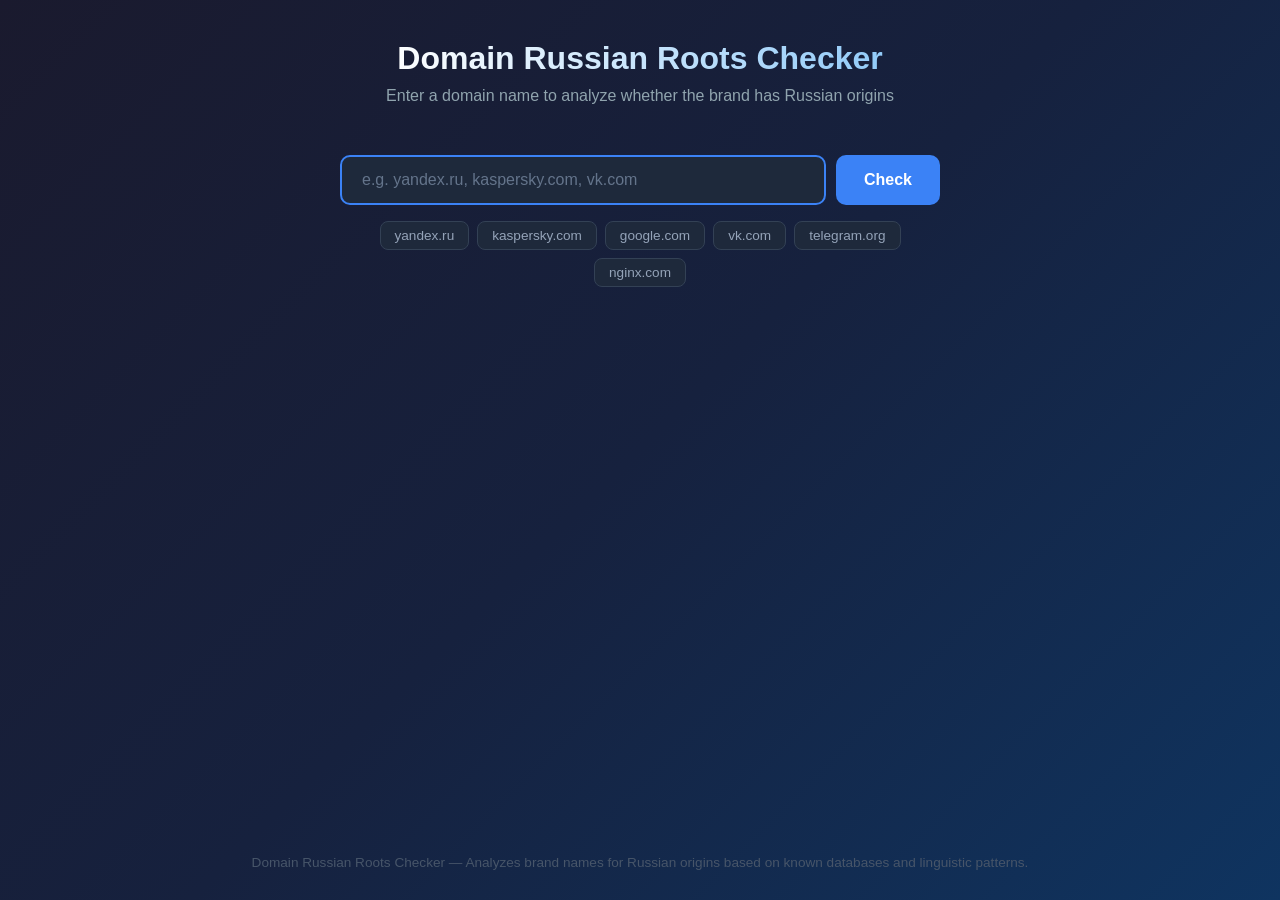
==== index.html @ 1859dcdc "Add domain Russian roots checker tool Create a web-based tool that checks if a domain's brand has Ru" ====
<!DOCTYPE html>
<html lang="en">
<head>
    <meta charset="UTF-8">
    <meta name="viewport" content="width=device-width, initial-scale=1.0">
    <title>Domain Russian Roots Checker</title>
    <style>
        * {
            margin: 0;
            padding: 0;
            box-sizing: border-box;
        }

        body {
            font-family: 'Segoe UI', Tahoma, Geneva, Verdana, sans-serif;
            background: linear-gradient(135deg, #1a1a2e 0%, #16213e 50%, #0f3460 100%);
            min-height: 100vh;
            display: flex;
            flex-direction: column;
            align-items: center;
            color: #e0e0e0;
        }

        header {
            text-align: center;
            padding: 40px 20px 20px;
            max-width: 700px;
        }

        header h1 {
            font-size: 2rem;
            margin-bottom: 10px;
            background: linear-gradient(90deg, #fff, #90caf9);
            -webkit-background-clip: text;
            -webkit-text-fill-color: transparent;
        }

        header p {
            font-size: 1rem;
            color: #90a4ae;
        }

        .search-container {
            margin-top: 30px;
            width: 90%;
            max-width: 600px;
        }

        .search-box {
            display: flex;
            gap: 10px;
        }

        .search-box input {
            flex: 1;
            padding: 14px 20px;
            border: 2px solid #334155;
            border-radius: 10px;
            background: #1e293b;
            color: #e2e8f0;
            font-size: 1rem;
            outline: none;
            transition: border-color 0.3s;
        }

        .search-box input::placeholder {
            color: #64748b;
        }

        .search-box input:focus {
            border-color: #3b82f6;
        }

        .search-box button {
            padding: 14px 28px;
            border: none;
            border-radius: 10px;
            background: #3b82f6;
            color: white;
            font-size: 1rem;
            font-weight: 600;
            cursor: pointer;
            transition: background 0.3s;
            white-space: nowrap;
        }

        .search-box button:hover {
            background: #2563eb;
        }

        .result-card {
            margin-top: 30px;
            width: 90%;
            max-width: 600px;
            background: #1e293b;
            border-radius: 14px;
            padding: 30px;
            display: none;
            border: 1px solid #334155;
        }

        .result-card.visible {
            display: block;
            animation: fadeIn 0.4s ease;
        }

        @keyframes fadeIn {
            from { opacity: 0; transform: translateY(10px); }
            to { opacity: 1; transform: translateY(0); }
        }

        .result-header {
            display: flex;
            align-items: center;
            gap: 14px;
            margin-bottom: 20px;
        }

        .result-icon {
            width: 50px;
            height: 50px;
            border-radius: 50%;
            display: flex;
            align-items: center;
            justify-content: center;
            font-size: 1.6rem;
        }

        .result-icon.russian {
            background: rgba(239, 68, 68, 0.15);
        }

        .result-icon.not-russian {
            background: rgba(34, 197, 94, 0.15);
        }

        .result-icon.uncertain {
            background: rgba(234, 179, 8, 0.15);
        }

        .result-title {
            font-size: 1.25rem;
            font-weight: 700;
        }

        .result-title.russian { color: #f87171; }
        .result-title.not-russian { color: #4ade80; }
        .result-title.uncertain { color: #facc15; }

        .result-domain {
            font-size: 0.95rem;
            color: #94a3b8;
            margin-top: 2px;
        }

        .result-details {
            margin-top: 10px;
        }

        .detail-row {
            display: flex;
            justify-content: space-between;
            padding: 10px 0;
            border-bottom: 1px solid #334155;
        }

        .detail-row:last-child {
            border-bottom: none;
        }

        .detail-label {
            color: #94a3b8;
            font-size: 0.9rem;
        }

        .detail-value {
            font-weight: 600;
            font-size: 0.9rem;
            text-align: right;
            max-width: 60%;
        }

        .explanation {
            margin-top: 18px;
            padding: 16px;
            background: #0f172a;
            border-radius: 10px;
            font-size: 0.9rem;
            line-height: 1.6;
            color: #cbd5e1;
        }

        .tag {
            display: inline-block;
            padding: 3px 10px;
            border-radius: 6px;
            font-size: 0.8rem;
            font-weight: 600;
            margin-right: 4px;
            margin-bottom: 4px;
        }

        .tag.match { background: rgba(239, 68, 68, 0.2); color: #f87171; }
        .tag.tld { background: rgba(96, 165, 250, 0.2); color: #60a5fa; }
        .tag.safe { background: rgba(34, 197, 94, 0.2); color: #4ade80; }

        footer {
            margin-top: auto;
            padding: 30px;
            color: #475569;
            font-size: 0.85rem;
            text-align: center;
        }

        .examples {
            margin-top: 16px;
            display: flex;
            gap: 8px;
            flex-wrap: wrap;
            justify-content: center;
        }

        .example-btn {
            padding: 6px 14px;
            background: #1e293b;
            border: 1px solid #334155;
            border-radius: 8px;
            color: #94a3b8;
            cursor: pointer;
            font-size: 0.85rem;
            transition: all 0.2s;
        }

        .example-btn:hover {
            border-color: #3b82f6;
            color: #e2e8f0;
        }

        .loading {
            text-align: center;
            padding: 20px;
            color: #64748b;
        }

        .loading::after {
            content: '';
            animation: dots 1.5s infinite;
        }

        @keyframes dots {
            0%, 20% { content: '.'; }
            40% { content: '..'; }
            60%, 100% { content: '...'; }
        }
    </style>
</head>
<body>

<header>
    <h1>Domain Russian Roots Checker</h1>
    <p>Enter a domain name to analyze whether the brand has Russian origins</p>
</header>

<div class="search-container">
    <div class="search-box">
        <input type="text" id="domainInput" placeholder="e.g. yandex.ru, kaspersky.com, vk.com" autofocus>
        <button id="checkBtn" onclick="checkDomain()">Check</button>
    </div>
    <div class="examples">
        <button class="example-btn" onclick="fillExample('yandex.ru')">yandex.ru</button>
        <button class="example-btn" onclick="fillExample('kaspersky.com')">kaspersky.com</button>
        <button class="example-btn" onclick="fillExample('google.com')">google.com</button>
        <button class="example-btn" onclick="fillExample('vk.com')">vk.com</button>
        <button class="example-btn" onclick="fillExample('telegram.org')">telegram.org</button>
        <button class="example-btn" onclick="fillExample('nginx.com')">nginx.com</button>
    </div>
</div>

<div class="result-card" id="resultCard"></div>

<footer>
    Domain Russian Roots Checker &mdash; Analyzes brand names for Russian origins based on known databases and linguistic patterns.
</footer>

<script src="checker.js"></script>
</body>
</html>
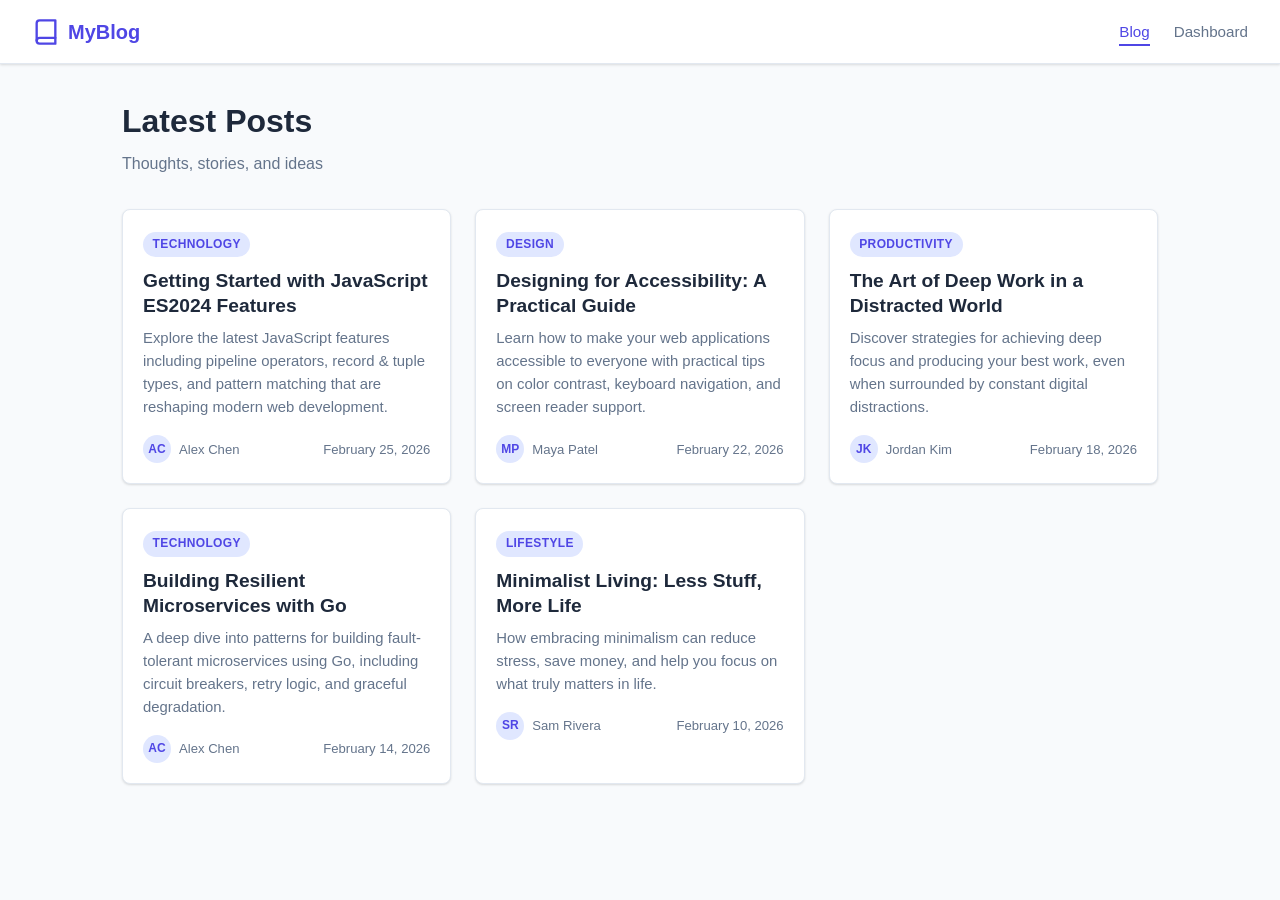
==== commit a7d0c539: "Add blog with admin dashboard Build a complete blog application with: - Public blog page (index.html" ====
--- a/index.html
+++ b/index.html
@@ -1,287 +1,63 @@
 <!DOCTYPE html>
 <html lang="en">
 <head>
-    <meta charset="UTF-8">
-    <meta name="viewport" content="width=device-width, initial-scale=1.0">
-    <title>Domain Russian Roots Checker</title>
-    <style>
-        * {
-            margin: 0;
-            padding: 0;
-            box-sizing: border-box;
-        }
-
-        body {
-            font-family: 'Segoe UI', Tahoma, Geneva, Verdana, sans-serif;
-            background: linear-gradient(135deg, #1a1a2e 0%, #16213e 50%, #0f3460 100%);
-            min-height: 100vh;
-            display: flex;
-            flex-direction: column;
-            align-items: center;
-            color: #e0e0e0;
-        }
-
-        header {
-            text-align: center;
-            padding: 40px 20px 20px;
-            max-width: 700px;
-        }
-
-        header h1 {
-            font-size: 2rem;
-            margin-bottom: 10px;
-            background: linear-gradient(90deg, #fff, #90caf9);
-            -webkit-background-clip: text;
-            -webkit-text-fill-color: transparent;
-        }
-
-        header p {
-            font-size: 1rem;
-            color: #90a4ae;
-        }
-
-        .search-container {
-            margin-top: 30px;
-            width: 90%;
-            max-width: 600px;
-        }
-
-        .search-box {
-            display: flex;
-            gap: 10px;
-        }
-
-        .search-box input {
-            flex: 1;
-            padding: 14px 20px;
-            border: 2px solid #334155;
-            border-radius: 10px;
-            background: #1e293b;
-            color: #e2e8f0;
-            font-size: 1rem;
-            outline: none;
-            transition: border-color 0.3s;
-        }
-
-        .search-box input::placeholder {
-            color: #64748b;
-        }
-
-        .search-box input:focus {
-            border-color: #3b82f6;
-        }
-
-        .search-box button {
-            padding: 14px 28px;
-            border: none;
-            border-radius: 10px;
-            background: #3b82f6;
-            color: white;
-            font-size: 1rem;
-            font-weight: 600;
-            cursor: pointer;
-            transition: background 0.3s;
-            white-space: nowrap;
-        }
-
-        .search-box button:hover {
-            background: #2563eb;
-        }
-
-        .result-card {
-            margin-top: 30px;
-            width: 90%;
-            max-width: 600px;
-            background: #1e293b;
-            border-radius: 14px;
-            padding: 30px;
-            display: none;
-            border: 1px solid #334155;
-        }
-
-        .result-card.visible {
-            display: block;
-            animation: fadeIn 0.4s ease;
-        }
-
-        @keyframes fadeIn {
-            from { opacity: 0; transform: translateY(10px); }
-            to { opacity: 1; transform: translateY(0); }
-        }
-
-        .result-header {
-            display: flex;
-            align-items: center;
-            gap: 14px;
-            margin-bottom: 20px;
-        }
-
-        .result-icon {
-            width: 50px;
-            height: 50px;
-            border-radius: 50%;
-            display: flex;
-            align-items: center;
-            justify-content: center;
-            font-size: 1.6rem;
-        }
-
-        .result-icon.russian {
-            background: rgba(239, 68, 68, 0.15);
-        }
-
-        .result-icon.not-russian {
-            background: rgba(34, 197, 94, 0.15);
-        }
-
-        .result-icon.uncertain {
-            background: rgba(234, 179, 8, 0.15);
-        }
-
-        .result-title {
-            font-size: 1.25rem;
-            font-weight: 700;
-        }
-
-        .result-title.russian { color: #f87171; }
-        .result-title.not-russian { color: #4ade80; }
-        .result-title.uncertain { color: #facc15; }
-
-        .result-domain {
-            font-size: 0.95rem;
-            color: #94a3b8;
-            margin-top: 2px;
-        }
-
-        .result-details {
-            margin-top: 10px;
-        }
-
-        .detail-row {
-            display: flex;
-            justify-content: space-between;
-            padding: 10px 0;
-            border-bottom: 1px solid #334155;
-        }
-
-        .detail-row:last-child {
-            border-bottom: none;
-        }
-
-        .detail-label {
-            color: #94a3b8;
-            font-size: 0.9rem;
-        }
-
-        .detail-value {
-            font-weight: 600;
-            font-size: 0.9rem;
-            text-align: right;
-            max-width: 60%;
-        }
-
-        .explanation {
-            margin-top: 18px;
-            padding: 16px;
-            background: #0f172a;
-            border-radius: 10px;
-            font-size: 0.9rem;
-            line-height: 1.6;
-            color: #cbd5e1;
-        }
-
-        .tag {
-            display: inline-block;
-            padding: 3px 10px;
-            border-radius: 6px;
-            font-size: 0.8rem;
-            font-weight: 600;
-            margin-right: 4px;
-            margin-bottom: 4px;
-        }
-
-        .tag.match { background: rgba(239, 68, 68, 0.2); color: #f87171; }
-        .tag.tld { background: rgba(96, 165, 250, 0.2); color: #60a5fa; }
-        .tag.safe { background: rgba(34, 197, 94, 0.2); color: #4ade80; }
-
-        footer {
-            margin-top: auto;
-            padding: 30px;
-            color: #475569;
-            font-size: 0.85rem;
-            text-align: center;
-        }
-
-        .examples {
-            margin-top: 16px;
-            display: flex;
-            gap: 8px;
-            flex-wrap: wrap;
-            justify-content: center;
-        }
-
-        .example-btn {
-            padding: 6px 14px;
-            background: #1e293b;
-            border: 1px solid #334155;
-            border-radius: 8px;
-            color: #94a3b8;
-            cursor: pointer;
-            font-size: 0.85rem;
-            transition: all 0.2s;
-        }
-
-        .example-btn:hover {
-            border-color: #3b82f6;
-            color: #e2e8f0;
-        }
-
-        .loading {
-            text-align: center;
-            padding: 20px;
-            color: #64748b;
-        }
-
-        .loading::after {
-            content: '';
-            animation: dots 1.5s infinite;
-        }
-
-        @keyframes dots {
-            0%, 20% { content: '.'; }
-            40% { content: '..'; }
-            60%, 100% { content: '...'; }
-        }
-    </style>
+  <meta charset="UTF-8">
+  <meta name="viewport" content="width=device-width, initial-scale=1.0">
+  <title>My Blog</title>
+  <link rel="stylesheet" href="css/style.css">
 </head>
 <body>
+  <!-- Navigation -->
+  <nav class="navbar">
+    <a href="index.html" class="navbar__brand">
+      <svg viewBox="0 0 24 24" fill="none" stroke="currentColor" stroke-width="2" stroke-linecap="round" stroke-linejoin="round">
+        <path d="M4 19.5A2.5 2.5 0 0 1 6.5 17H20"/>
+        <path d="M6.5 2H20v20H6.5A2.5 2.5 0 0 1 4 19.5v-15A2.5 2.5 0 0 1 6.5 2z"/>
+      </svg>
+      MyBlog
+    </a>
+    <ul class="navbar__links">
+      <li><a href="index.html" class="active">Blog</a></li>
+      <li><a href="dashboard.html">Dashboard</a></li>
+    </ul>
+  </nav>
 
-<header>
-    <h1>Domain Russian Roots Checker</h1>
-    <p>Enter a domain name to analyze whether the brand has Russian origins</p>
-</header>
+  <!-- Main Content -->
+  <main class="container">
+    <!-- Blog list view (default) -->
+    <div id="blog-list-view">
+      <div class="page-header">
+        <h1>Latest Posts</h1>
+        <p>Thoughts, stories, and ideas</p>
+      </div>
+      <div id="blog-grid" class="blog-grid">
+        <!-- Posts rendered by JS -->
+      </div>
+    </div>
 
-<div class="search-container">
-    <div class="search-box">
-        <input type="text" id="domainInput" placeholder="e.g. yandex.ru, kaspersky.com, vk.com" autofocus>
-        <button id="checkBtn" onclick="checkDomain()">Check</button>
+    <!-- Single post view (hidden by default) -->
+    <div id="post-detail-view" class="post-detail" style="display:none;">
+      <a href="#" class="post-detail__back" id="back-to-list">
+        <svg width="16" height="16" viewBox="0 0 24 24" fill="none" stroke="currentColor" stroke-width="2" stroke-linecap="round" stroke-linejoin="round"><polyline points="15 18 9 12 15 6"/></svg>
+        Back to posts
+      </a>
+      <div class="post-detail__header">
+        <span class="card__tag" id="detail-tag"></span>
+        <h1 id="detail-title"></h1>
+        <div class="post-detail__meta">
+          <span id="detail-author"></span>
+          <span>&middot;</span>
+          <span id="detail-date"></span>
+        </div>
+      </div>
+      <div class="post-detail__content" id="detail-content">
+      </div>
     </div>
-    <div class="examples">
-        <button class="example-btn" onclick="fillExample('yandex.ru')">yandex.ru</button>
-        <button class="example-btn" onclick="fillExample('kaspersky.com')">kaspersky.com</button>
-        <button class="example-btn" onclick="fillExample('google.com')">google.com</button>
-        <button class="example-btn" onclick="fillExample('vk.com')">vk.com</button>
-        <button class="example-btn" onclick="fillExample('telegram.org')">telegram.org</button>
-        <button class="example-btn" onclick="fillExample('nginx.com')">nginx.com</button>
-    </div>
-</div>
+  </main>
 
-<div class="result-card" id="resultCard"></div>
+  <div class="toast-container" id="toast-container"></div>
 
-<footer>
-    Domain Russian Roots Checker &mdash; Analyzes brand names for Russian origins based on known databases and linguistic patterns.
-</footer>
-
-<script src="checker.js"></script>
+  <script src="js/data.js"></script>
+  <script src="js/app.js"></script>
 </body>
 </html>
--- a/css/style.css
+++ b/css/style.css
@@ -0,0 +1,824 @@
+/* ===== Reset & Variables ===== */
+*,
+*::before,
+*::after {
+  margin: 0;
+  padding: 0;
+  box-sizing: border-box;
+}
+
+:root {
+  --primary: #4f46e5;
+  --primary-dark: #4338ca;
+  --primary-light: #e0e7ff;
+  --accent: #06b6d4;
+  --bg: #f8fafc;
+  --surface: #ffffff;
+  --surface-alt: #f1f5f9;
+  --text: #1e293b;
+  --text-muted: #64748b;
+  --border: #e2e8f0;
+  --danger: #ef4444;
+  --danger-dark: #dc2626;
+  --success: #22c55e;
+  --warning: #f59e0b;
+  --radius: 8px;
+  --shadow: 0 1px 3px rgba(0, 0, 0, 0.08), 0 1px 2px rgba(0, 0, 0, 0.06);
+  --shadow-md: 0 4px 6px rgba(0, 0, 0, 0.07), 0 2px 4px rgba(0, 0, 0, 0.06);
+  --shadow-lg: 0 10px 15px rgba(0, 0, 0, 0.1), 0 4px 6px rgba(0, 0, 0, 0.05);
+  --transition: 0.2s ease;
+}
+
+html {
+  font-size: 16px;
+  scroll-behavior: smooth;
+}
+
+body {
+  font-family: -apple-system, BlinkMacSystemFont, "Segoe UI", Roboto, "Helvetica Neue", Arial, sans-serif;
+  background: var(--bg);
+  color: var(--text);
+  line-height: 1.6;
+  min-height: 100vh;
+}
+
+a {
+  color: var(--primary);
+  text-decoration: none;
+  transition: color var(--transition);
+}
+
+a:hover {
+  color: var(--primary-dark);
+}
+
+img {
+  max-width: 100%;
+  display: block;
+}
+
+/* ===== Navigation ===== */
+.navbar {
+  background: var(--surface);
+  border-bottom: 1px solid var(--border);
+  padding: 0 2rem;
+  height: 64px;
+  display: flex;
+  align-items: center;
+  justify-content: space-between;
+  position: sticky;
+  top: 0;
+  z-index: 100;
+  box-shadow: var(--shadow);
+}
+
+.navbar__brand {
+  font-size: 1.25rem;
+  font-weight: 700;
+  color: var(--primary);
+  display: flex;
+  align-items: center;
+  gap: 0.5rem;
+}
+
+.navbar__brand svg {
+  width: 28px;
+  height: 28px;
+}
+
+.navbar__links {
+  display: flex;
+  align-items: center;
+  gap: 1.5rem;
+  list-style: none;
+}
+
+.navbar__links a {
+  color: var(--text-muted);
+  font-weight: 500;
+  font-size: 0.95rem;
+  padding: 0.25rem 0;
+  border-bottom: 2px solid transparent;
+  transition: all var(--transition);
+}
+
+.navbar__links a:hover,
+.navbar__links a.active {
+  color: var(--primary);
+  border-bottom-color: var(--primary);
+}
+
+/* ===== Layout ===== */
+.container {
+  max-width: 1100px;
+  margin: 0 auto;
+  padding: 2rem;
+}
+
+.page-header {
+  margin-bottom: 2rem;
+}
+
+.page-header h1 {
+  font-size: 2rem;
+  font-weight: 800;
+  color: var(--text);
+}
+
+.page-header p {
+  color: var(--text-muted);
+  margin-top: 0.25rem;
+}
+
+/* ===== Cards ===== */
+.card {
+  background: var(--surface);
+  border: 1px solid var(--border);
+  border-radius: var(--radius);
+  box-shadow: var(--shadow);
+  transition: box-shadow var(--transition), transform var(--transition);
+}
+
+.card:hover {
+  box-shadow: var(--shadow-md);
+}
+
+.card__img {
+  width: 100%;
+  height: 200px;
+  object-fit: cover;
+  border-radius: var(--radius) var(--radius) 0 0;
+  background: var(--surface-alt);
+}
+
+.card__body {
+  padding: 1.25rem;
+}
+
+.card__tag {
+  display: inline-block;
+  background: var(--primary-light);
+  color: var(--primary);
+  font-size: 0.75rem;
+  font-weight: 600;
+  padding: 0.2rem 0.6rem;
+  border-radius: 9999px;
+  text-transform: uppercase;
+  letter-spacing: 0.03em;
+}
+
+.card__title {
+  font-size: 1.2rem;
+  font-weight: 700;
+  margin: 0.75rem 0 0.5rem;
+  line-height: 1.3;
+}
+
+.card__excerpt {
+  color: var(--text-muted);
+  font-size: 0.93rem;
+  line-height: 1.55;
+  margin-bottom: 1rem;
+}
+
+.card__meta {
+  display: flex;
+  align-items: center;
+  justify-content: space-between;
+  font-size: 0.82rem;
+  color: var(--text-muted);
+}
+
+.card__author {
+  display: flex;
+  align-items: center;
+  gap: 0.5rem;
+}
+
+.card__avatar {
+  width: 28px;
+  height: 28px;
+  border-radius: 50%;
+  background: var(--primary-light);
+  display: flex;
+  align-items: center;
+  justify-content: center;
+  font-weight: 700;
+  font-size: 0.75rem;
+  color: var(--primary);
+}
+
+/* ===== Blog Grid ===== */
+.blog-grid {
+  display: grid;
+  grid-template-columns: repeat(auto-fill, minmax(320px, 1fr));
+  gap: 1.5rem;
+}
+
+/* ===== Blog Post Detail ===== */
+.post-detail {
+  max-width: 760px;
+  margin: 0 auto;
+}
+
+.post-detail__back {
+  display: inline-flex;
+  align-items: center;
+  gap: 0.35rem;
+  color: var(--text-muted);
+  font-size: 0.9rem;
+  margin-bottom: 1.5rem;
+}
+
+.post-detail__back:hover {
+  color: var(--primary);
+}
+
+.post-detail__header {
+  margin-bottom: 2rem;
+}
+
+.post-detail__header h1 {
+  font-size: 2.25rem;
+  font-weight: 800;
+  line-height: 1.2;
+  margin-bottom: 1rem;
+}
+
+.post-detail__meta {
+  display: flex;
+  align-items: center;
+  gap: 1rem;
+  color: var(--text-muted);
+  font-size: 0.9rem;
+}
+
+.post-detail__content {
+  font-size: 1.05rem;
+  line-height: 1.8;
+  color: var(--text);
+}
+
+.post-detail__content p {
+  margin-bottom: 1.25rem;
+}
+
+.post-detail__content h2 {
+  font-size: 1.5rem;
+  font-weight: 700;
+  margin: 2rem 0 0.75rem;
+}
+
+.post-detail__content h3 {
+  font-size: 1.2rem;
+  font-weight: 600;
+  margin: 1.5rem 0 0.5rem;
+}
+
+.post-detail__content ul,
+.post-detail__content ol {
+  margin: 0.75rem 0 1.25rem 1.5rem;
+}
+
+.post-detail__content li {
+  margin-bottom: 0.35rem;
+}
+
+.post-detail__content blockquote {
+  border-left: 4px solid var(--primary);
+  padding: 0.75rem 1.25rem;
+  margin: 1.25rem 0;
+  background: var(--surface-alt);
+  border-radius: 0 var(--radius) var(--radius) 0;
+  color: var(--text-muted);
+  font-style: italic;
+}
+
+.post-detail__content code {
+  background: var(--surface-alt);
+  padding: 0.15rem 0.4rem;
+  border-radius: 4px;
+  font-size: 0.9em;
+}
+
+.post-detail__content pre {
+  background: #1e293b;
+  color: #e2e8f0;
+  padding: 1.25rem;
+  border-radius: var(--radius);
+  overflow-x: auto;
+  margin: 1.25rem 0;
+}
+
+.post-detail__content pre code {
+  background: none;
+  padding: 0;
+  color: inherit;
+}
+
+/* ===== Dashboard Layout ===== */
+.dashboard {
+  display: grid;
+  grid-template-columns: 240px 1fr;
+  min-height: calc(100vh - 64px);
+}
+
+.sidebar {
+  background: var(--surface);
+  border-right: 1px solid var(--border);
+  padding: 1.5rem 0;
+}
+
+.sidebar__menu {
+  list-style: none;
+}
+
+.sidebar__item a {
+  display: flex;
+  align-items: center;
+  gap: 0.75rem;
+  padding: 0.7rem 1.5rem;
+  color: var(--text-muted);
+  font-size: 0.93rem;
+  font-weight: 500;
+  transition: all var(--transition);
+  border-left: 3px solid transparent;
+}
+
+.sidebar__item a:hover,
+.sidebar__item a.active {
+  color: var(--primary);
+  background: var(--primary-light);
+  border-left-color: var(--primary);
+}
+
+.sidebar__item svg {
+  width: 18px;
+  height: 18px;
+  flex-shrink: 0;
+}
+
+.dashboard__main {
+  padding: 2rem;
+  overflow-y: auto;
+}
+
+/* ===== Stats Cards ===== */
+.stats-grid {
+  display: grid;
+  grid-template-columns: repeat(auto-fit, minmax(200px, 1fr));
+  gap: 1rem;
+  margin-bottom: 2rem;
+}
+
+.stat-card {
+  background: var(--surface);
+  border: 1px solid var(--border);
+  border-radius: var(--radius);
+  padding: 1.25rem;
+  box-shadow: var(--shadow);
+}
+
+.stat-card__label {
+  font-size: 0.82rem;
+  color: var(--text-muted);
+  font-weight: 500;
+  text-transform: uppercase;
+  letter-spacing: 0.04em;
+}
+
+.stat-card__value {
+  font-size: 1.75rem;
+  font-weight: 800;
+  color: var(--text);
+  margin-top: 0.25rem;
+}
+
+.stat-card__change {
+  font-size: 0.8rem;
+  margin-top: 0.25rem;
+}
+
+.stat-card__change--up {
+  color: var(--success);
+}
+
+.stat-card__change--down {
+  color: var(--danger);
+}
+
+/* ===== Table ===== */
+.table-wrap {
+  background: var(--surface);
+  border: 1px solid var(--border);
+  border-radius: var(--radius);
+  box-shadow: var(--shadow);
+  overflow: hidden;
+}
+
+.table-header {
+  display: flex;
+  align-items: center;
+  justify-content: space-between;
+  padding: 1rem 1.25rem;
+  border-bottom: 1px solid var(--border);
+}
+
+.table-header h2 {
+  font-size: 1.1rem;
+  font-weight: 700;
+}
+
+table {
+  width: 100%;
+  border-collapse: collapse;
+}
+
+thead th {
+  text-align: left;
+  padding: 0.75rem 1.25rem;
+  font-size: 0.8rem;
+  font-weight: 600;
+  color: var(--text-muted);
+  text-transform: uppercase;
+  letter-spacing: 0.04em;
+  background: var(--surface-alt);
+  border-bottom: 1px solid var(--border);
+}
+
+tbody td {
+  padding: 0.85rem 1.25rem;
+  font-size: 0.93rem;
+  border-bottom: 1px solid var(--border);
+  vertical-align: middle;
+}
+
+tbody tr:last-child td {
+  border-bottom: none;
+}
+
+tbody tr:hover {
+  background: var(--surface-alt);
+}
+
+/* ===== Badges ===== */
+.badge {
+  display: inline-block;
+  padding: 0.2rem 0.65rem;
+  border-radius: 9999px;
+  font-size: 0.75rem;
+  font-weight: 600;
+}
+
+.badge--published {
+  background: #dcfce7;
+  color: #166534;
+}
+
+.badge--draft {
+  background: #fef3c7;
+  color: #92400e;
+}
+
+/* ===== Buttons ===== */
+.btn {
+  display: inline-flex;
+  align-items: center;
+  gap: 0.4rem;
+  padding: 0.55rem 1.1rem;
+  border: none;
+  border-radius: var(--radius);
+  font-size: 0.9rem;
+  font-weight: 600;
+  cursor: pointer;
+  transition: all var(--transition);
+  font-family: inherit;
+}
+
+.btn--primary {
+  background: var(--primary);
+  color: #fff;
+}
+
+.btn--primary:hover {
+  background: var(--primary-dark);
+}
+
+.btn--outline {
+  background: transparent;
+  border: 1px solid var(--border);
+  color: var(--text);
+}
+
+.btn--outline:hover {
+  background: var(--surface-alt);
+}
+
+.btn--danger {
+  background: transparent;
+  border: 1px solid transparent;
+  color: var(--danger);
+}
+
+.btn--danger:hover {
+  background: #fef2f2;
+}
+
+.btn--sm {
+  padding: 0.35rem 0.7rem;
+  font-size: 0.82rem;
+}
+
+.btn svg {
+  width: 16px;
+  height: 16px;
+}
+
+/* ===== Modal ===== */
+.modal-backdrop {
+  position: fixed;
+  inset: 0;
+  background: rgba(15, 23, 42, 0.5);
+  display: flex;
+  align-items: center;
+  justify-content: center;
+  z-index: 200;
+  opacity: 0;
+  visibility: hidden;
+  transition: all var(--transition);
+}
+
+.modal-backdrop.open {
+  opacity: 1;
+  visibility: visible;
+}
+
+.modal {
+  background: var(--surface);
+  border-radius: var(--radius);
+  box-shadow: var(--shadow-lg);
+  width: 90%;
+  max-width: 600px;
+  max-height: 90vh;
+  overflow-y: auto;
+  transform: translateY(10px);
+  transition: transform var(--transition);
+}
+
+.modal-backdrop.open .modal {
+  transform: translateY(0);
+}
+
+.modal__header {
+  display: flex;
+  align-items: center;
+  justify-content: space-between;
+  padding: 1.25rem 1.5rem;
+  border-bottom: 1px solid var(--border);
+}
+
+.modal__header h2 {
+  font-size: 1.15rem;
+  font-weight: 700;
+}
+
+.modal__close {
+  background: none;
+  border: none;
+  cursor: pointer;
+  color: var(--text-muted);
+  padding: 0.25rem;
+  display: flex;
+}
+
+.modal__close:hover {
+  color: var(--text);
+}
+
+.modal__body {
+  padding: 1.5rem;
+}
+
+.modal__footer {
+  display: flex;
+  justify-content: flex-end;
+  gap: 0.75rem;
+  padding: 1rem 1.5rem;
+  border-top: 1px solid var(--border);
+}
+
+/* ===== Form ===== */
+.form-group {
+  margin-bottom: 1.25rem;
+}
+
+.form-group label {
+  display: block;
+  font-size: 0.88rem;
+  font-weight: 600;
+  color: var(--text);
+  margin-bottom: 0.35rem;
+}
+
+.form-group input,
+.form-group textarea,
+.form-group select {
+  width: 100%;
+  padding: 0.6rem 0.85rem;
+  border: 1px solid var(--border);
+  border-radius: var(--radius);
+  font-size: 0.93rem;
+  font-family: inherit;
+  color: var(--text);
+  background: var(--surface);
+  transition: border-color var(--transition);
+}
+
+.form-group input:focus,
+.form-group textarea:focus,
+.form-group select:focus {
+  outline: none;
+  border-color: var(--primary);
+  box-shadow: 0 0 0 3px rgba(79, 70, 229, 0.1);
+}
+
+.form-group textarea {
+  min-height: 180px;
+  resize: vertical;
+}
+
+/* ===== Chart placeholder ===== */
+.chart-container {
+  background: var(--surface);
+  border: 1px solid var(--border);
+  border-radius: var(--radius);
+  padding: 1.5rem;
+  box-shadow: var(--shadow);
+  margin-bottom: 2rem;
+}
+
+.chart-container h3 {
+  font-size: 1rem;
+  font-weight: 700;
+  margin-bottom: 1rem;
+}
+
+.chart-bars {
+  display: flex;
+  align-items: flex-end;
+  gap: 0.5rem;
+  height: 160px;
+  padding-top: 0.5rem;
+}
+
+.chart-bar {
+  flex: 1;
+  border-radius: 4px 4px 0 0;
+  background: var(--primary);
+  position: relative;
+  transition: background var(--transition);
+  min-width: 0;
+}
+
+.chart-bar:hover {
+  background: var(--primary-dark);
+}
+
+.chart-bar__label {
+  position: absolute;
+  bottom: -1.5rem;
+  left: 50%;
+  transform: translateX(-50%);
+  font-size: 0.7rem;
+  color: var(--text-muted);
+  white-space: nowrap;
+}
+
+.chart-bar__value {
+  position: absolute;
+  top: -1.3rem;
+  left: 50%;
+  transform: translateX(-50%);
+  font-size: 0.7rem;
+  font-weight: 600;
+  color: var(--text);
+}
+
+.chart-labels {
+  display: flex;
+  gap: 0.5rem;
+  margin-top: 1.75rem;
+  justify-content: space-between;
+}
+
+/* ===== Empty State ===== */
+.empty-state {
+  text-align: center;
+  padding: 3rem 1rem;
+  color: var(--text-muted);
+}
+
+.empty-state svg {
+  width: 48px;
+  height: 48px;
+  margin: 0 auto 1rem;
+  opacity: 0.5;
+}
+
+.empty-state h3 {
+  font-size: 1.1rem;
+  font-weight: 600;
+  color: var(--text);
+  margin-bottom: 0.25rem;
+}
+
+/* ===== Toast ===== */
+.toast-container {
+  position: fixed;
+  bottom: 1.5rem;
+  right: 1.5rem;
+  z-index: 300;
+  display: flex;
+  flex-direction: column;
+  gap: 0.5rem;
+}
+
+.toast {
+  background: var(--text);
+  color: #fff;
+  padding: 0.75rem 1.25rem;
+  border-radius: var(--radius);
+  font-size: 0.9rem;
+  box-shadow: var(--shadow-lg);
+  animation: slideIn 0.3s ease;
+}
+
+@keyframes slideIn {
+  from {
+    opacity: 0;
+    transform: translateY(10px);
+  }
+  to {
+    opacity: 1;
+    transform: translateY(0);
+  }
+}
+
+/* ===== Responsive ===== */
+@media (max-width: 768px) {
+  .navbar {
+    padding: 0 1rem;
+  }
+
+  .container {
+    padding: 1.25rem;
+  }
+
+  .blog-grid {
+    grid-template-columns: 1fr;
+  }
+
+  .dashboard {
+    grid-template-columns: 1fr;
+  }
+
+  .sidebar {
+    border-right: none;
+    border-bottom: 1px solid var(--border);
+    padding: 0.5rem 0;
+  }
+
+  .sidebar__menu {
+    display: flex;
+    overflow-x: auto;
+    gap: 0;
+  }
+
+  .sidebar__item a {
+    border-left: none;
+    border-bottom: 3px solid transparent;
+    white-space: nowrap;
+    padding: 0.6rem 1rem;
+  }
+
+  .sidebar__item a.active {
+    border-left-color: transparent;
+    border-bottom-color: var(--primary);
+  }
+
+  .stats-grid {
+    grid-template-columns: 1fr 1fr;
+  }
+
+  .post-detail__header h1 {
+    font-size: 1.75rem;
+  }
+
+  .table-wrap {
+    overflow-x: auto;
+  }
+
+  table {
+    min-width: 600px;
+  }
+}
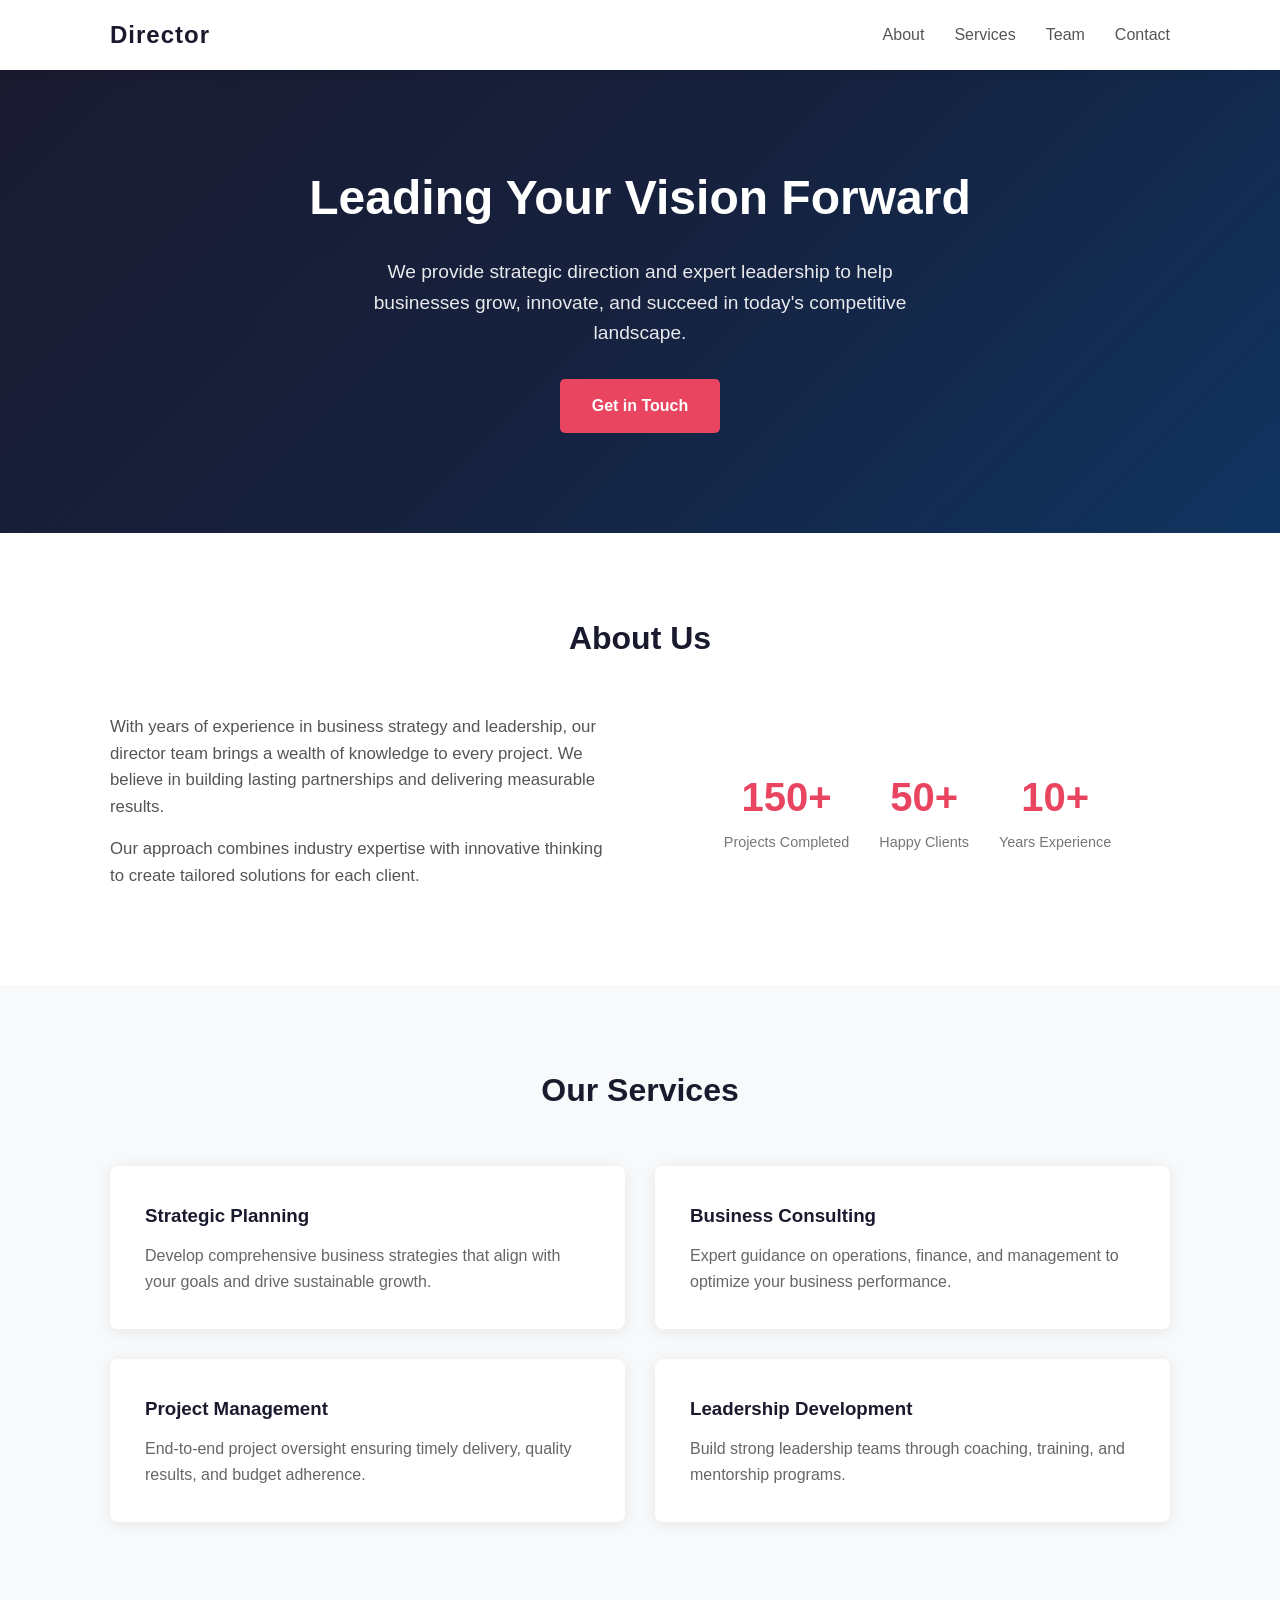
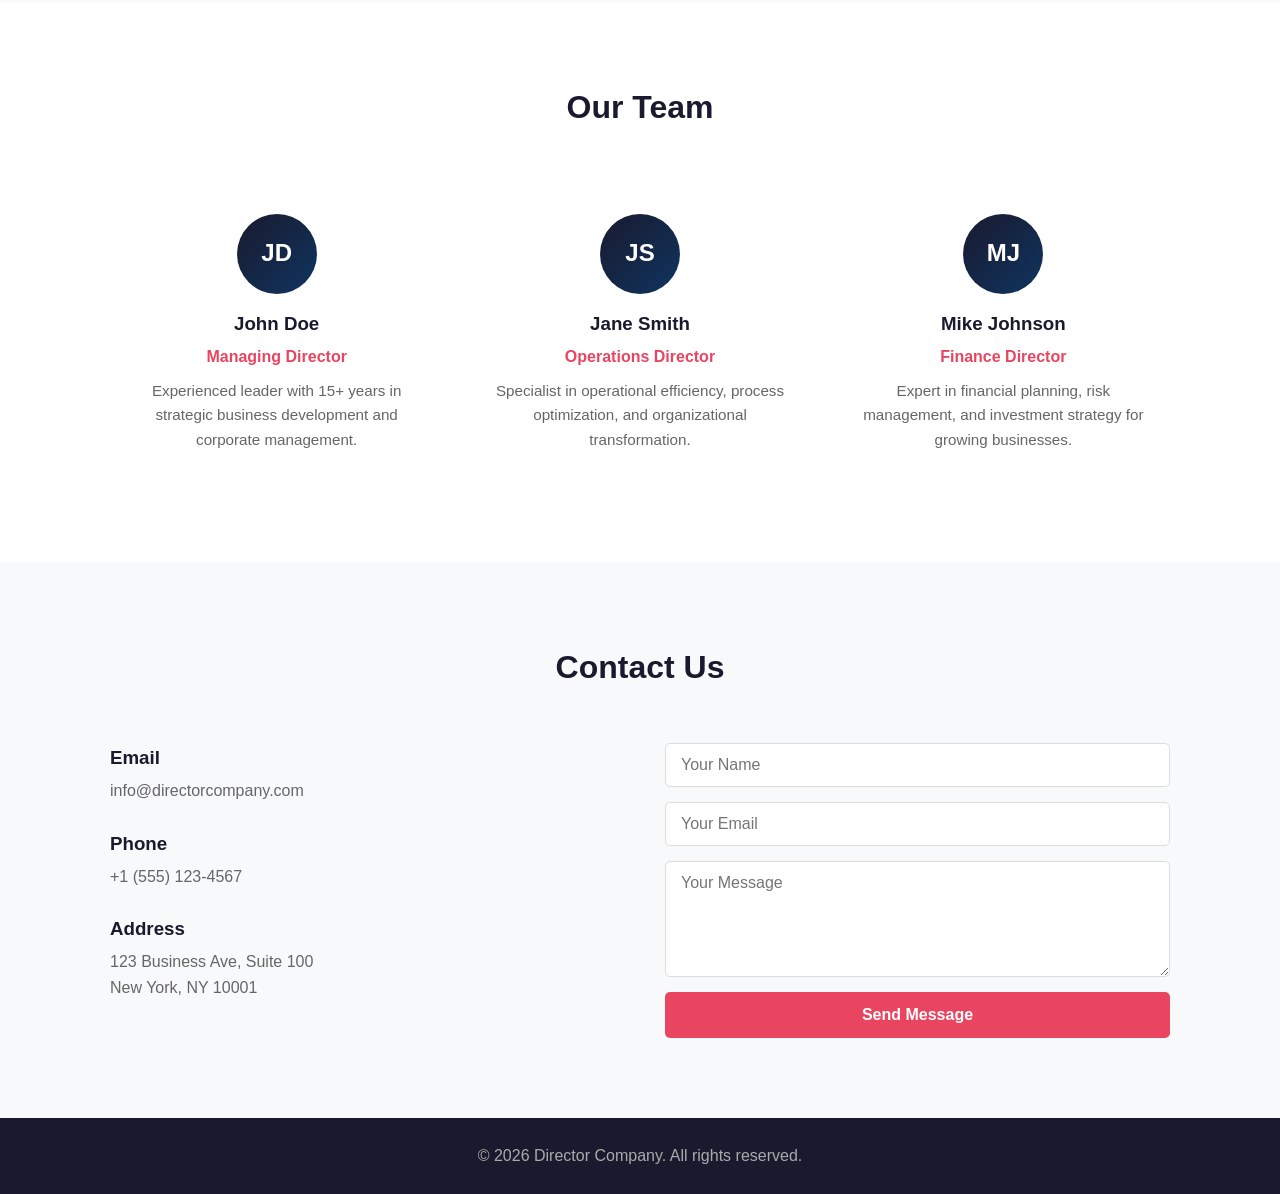
==== commit 9975e61a: "Add director company website with responsive design Create a professional single-page website featur" ====
--- a/index.html
+++ b/index.html
@@ -3,61 +3,147 @@
 <head>
   <meta charset="UTF-8">
   <meta name="viewport" content="width=device-width, initial-scale=1.0">
-  <title>My Blog</title>
-  <link rel="stylesheet" href="css/style.css">
+  <title>Director | Company Website</title>
+  <link rel="stylesheet" href="styles.css">
 </head>
 <body>
+
   <!-- Navigation -->
   <nav class="navbar">
-    <a href="index.html" class="navbar__brand">
-      <svg viewBox="0 0 24 24" fill="none" stroke="currentColor" stroke-width="2" stroke-linecap="round" stroke-linejoin="round">
-        <path d="M4 19.5A2.5 2.5 0 0 1 6.5 17H20"/>
-        <path d="M6.5 2H20v20H6.5A2.5 2.5 0 0 1 4 19.5v-15A2.5 2.5 0 0 1 6.5 2z"/>
-      </svg>
-      MyBlog
-    </a>
-    <ul class="navbar__links">
-      <li><a href="index.html" class="active">Blog</a></li>
-      <li><a href="dashboard.html">Dashboard</a></li>
-    </ul>
+    <div class="container nav-container">
+      <a href="#" class="logo">Director</a>
+      <ul class="nav-links">
+        <li><a href="#about">About</a></li>
+        <li><a href="#services">Services</a></li>
+        <li><a href="#team">Team</a></li>
+        <li><a href="#contact">Contact</a></li>
+      </ul>
+    </div>
   </nav>
 
-  <!-- Main Content -->
-  <main class="container">
-    <!-- Blog list view (default) -->
-    <div id="blog-list-view">
-      <div class="page-header">
-        <h1>Latest Posts</h1>
-        <p>Thoughts, stories, and ideas</p>
-      </div>
-      <div id="blog-grid" class="blog-grid">
-        <!-- Posts rendered by JS -->
+  <!-- Hero Section -->
+  <header class="hero">
+    <div class="container">
+      <h1>Leading Your Vision Forward</h1>
+      <p>We provide strategic direction and expert leadership to help businesses grow, innovate, and succeed in today's competitive landscape.</p>
+      <a href="#contact" class="btn">Get in Touch</a>
+    </div>
+  </header>
+
+  <!-- About Section -->
+  <section id="about" class="section">
+    <div class="container">
+      <h2>About Us</h2>
+      <div class="about-grid">
+        <div class="about-text">
+          <p>With years of experience in business strategy and leadership, our director team brings a wealth of knowledge to every project. We believe in building lasting partnerships and delivering measurable results.</p>
+          <p>Our approach combines industry expertise with innovative thinking to create tailored solutions for each client.</p>
+        </div>
+        <div class="about-stats">
+          <div class="stat">
+            <span class="stat-number">150+</span>
+            <span class="stat-label">Projects Completed</span>
+          </div>
+          <div class="stat">
+            <span class="stat-number">50+</span>
+            <span class="stat-label">Happy Clients</span>
+          </div>
+          <div class="stat">
+            <span class="stat-number">10+</span>
+            <span class="stat-label">Years Experience</span>
+          </div>
+        </div>
       </div>
     </div>
+  </section>
 
-    <!-- Single post view (hidden by default) -->
-    <div id="post-detail-view" class="post-detail" style="display:none;">
-      <a href="#" class="post-detail__back" id="back-to-list">
-        <svg width="16" height="16" viewBox="0 0 24 24" fill="none" stroke="currentColor" stroke-width="2" stroke-linecap="round" stroke-linejoin="round"><polyline points="15 18 9 12 15 6"/></svg>
-        Back to posts
-      </a>
-      <div class="post-detail__header">
-        <span class="card__tag" id="detail-tag"></span>
-        <h1 id="detail-title"></h1>
-        <div class="post-detail__meta">
-          <span id="detail-author"></span>
-          <span>&middot;</span>
-          <span id="detail-date"></span>
+  <!-- Services Section -->
+  <section id="services" class="section section-alt">
+    <div class="container">
+      <h2>Our Services</h2>
+      <div class="services-grid">
+        <div class="card">
+          <h3>Strategic Planning</h3>
+          <p>Develop comprehensive business strategies that align with your goals and drive sustainable growth.</p>
+        </div>
+        <div class="card">
+          <h3>Business Consulting</h3>
+          <p>Expert guidance on operations, finance, and management to optimize your business performance.</p>
+        </div>
+        <div class="card">
+          <h3>Project Management</h3>
+          <p>End-to-end project oversight ensuring timely delivery, quality results, and budget adherence.</p>
+        </div>
+        <div class="card">
+          <h3>Leadership Development</h3>
+          <p>Build strong leadership teams through coaching, training, and mentorship programs.</p>
         </div>
       </div>
-      <div class="post-detail__content" id="detail-content">
+    </div>
+  </section>
+
+  <!-- Team Section -->
+  <section id="team" class="section">
+    <div class="container">
+      <h2>Our Team</h2>
+      <div class="team-grid">
+        <div class="team-member">
+          <div class="team-avatar">JD</div>
+          <h3>John Doe</h3>
+          <p class="team-role">Managing Director</p>
+          <p>Experienced leader with 15+ years in strategic business development and corporate management.</p>
+        </div>
+        <div class="team-member">
+          <div class="team-avatar">JS</div>
+          <h3>Jane Smith</h3>
+          <p class="team-role">Operations Director</p>
+          <p>Specialist in operational efficiency, process optimization, and organizational transformation.</p>
+        </div>
+        <div class="team-member">
+          <div class="team-avatar">MJ</div>
+          <h3>Mike Johnson</h3>
+          <p class="team-role">Finance Director</p>
+          <p>Expert in financial planning, risk management, and investment strategy for growing businesses.</p>
+        </div>
       </div>
     </div>
-  </main>
+  </section>
 
-  <div class="toast-container" id="toast-container"></div>
+  <!-- Contact Section -->
+  <section id="contact" class="section section-alt">
+    <div class="container">
+      <h2>Contact Us</h2>
+      <div class="contact-grid">
+        <div class="contact-info">
+          <div class="contact-item">
+            <h3>Email</h3>
+            <p>info@directorcompany.com</p>
+          </div>
+          <div class="contact-item">
+            <h3>Phone</h3>
+            <p>+1 (555) 123-4567</p>
+          </div>
+          <div class="contact-item">
+            <h3>Address</h3>
+            <p>123 Business Ave, Suite 100<br>New York, NY 10001</p>
+          </div>
+        </div>
+        <form class="contact-form" onsubmit="return false;">
+          <input type="text" placeholder="Your Name" required>
+          <input type="email" placeholder="Your Email" required>
+          <textarea placeholder="Your Message" rows="5" required></textarea>
+          <button type="submit" class="btn">Send Message</button>
+        </form>
+      </div>
+    </div>
+  </section>
 
-  <script src="js/data.js"></script>
-  <script src="js/app.js"></script>
+  <!-- Footer -->
+  <footer class="footer">
+    <div class="container">
+      <p>&copy; 2026 Director Company. All rights reserved.</p>
+    </div>
+  </footer>
+
 </body>
 </html>
--- a/styles.css
+++ b/styles.css
@@ -0,0 +1,304 @@
+/* Reset & Base */
+*, *::before, *::after {
+  margin: 0;
+  padding: 0;
+  box-sizing: border-box;
+}
+
+html {
+  scroll-behavior: smooth;
+}
+
+body {
+  font-family: -apple-system, BlinkMacSystemFont, "Segoe UI", Roboto, Helvetica, Arial, sans-serif;
+  line-height: 1.6;
+  color: #333;
+}
+
+.container {
+  max-width: 1100px;
+  margin: 0 auto;
+  padding: 0 20px;
+}
+
+/* Navigation */
+.navbar {
+  position: fixed;
+  top: 0;
+  width: 100%;
+  background: #fff;
+  box-shadow: 0 2px 10px rgba(0, 0, 0, 0.1);
+  z-index: 1000;
+}
+
+.nav-container {
+  display: flex;
+  justify-content: space-between;
+  align-items: center;
+  height: 70px;
+}
+
+.logo {
+  font-size: 1.5rem;
+  font-weight: 700;
+  color: #1a1a2e;
+  text-decoration: none;
+  letter-spacing: 1px;
+}
+
+.nav-links {
+  display: flex;
+  list-style: none;
+  gap: 30px;
+}
+
+.nav-links a {
+  text-decoration: none;
+  color: #555;
+  font-weight: 500;
+  transition: color 0.3s;
+}
+
+.nav-links a:hover {
+  color: #1a1a2e;
+}
+
+/* Hero */
+.hero {
+  background: linear-gradient(135deg, #1a1a2e 0%, #16213e 50%, #0f3460 100%);
+  color: #fff;
+  padding: 160px 0 100px;
+  text-align: center;
+}
+
+.hero h1 {
+  font-size: 3rem;
+  margin-bottom: 20px;
+  font-weight: 700;
+}
+
+.hero p {
+  font-size: 1.2rem;
+  max-width: 600px;
+  margin: 0 auto 30px;
+  opacity: 0.9;
+}
+
+/* Button */
+.btn {
+  display: inline-block;
+  background: #e94560;
+  color: #fff;
+  padding: 14px 32px;
+  border: none;
+  border-radius: 5px;
+  font-size: 1rem;
+  font-weight: 600;
+  cursor: pointer;
+  text-decoration: none;
+  transition: background 0.3s;
+}
+
+.btn:hover {
+  background: #c73650;
+}
+
+/* Sections */
+.section {
+  padding: 80px 0;
+}
+
+.section-alt {
+  background: #f8f9fa;
+}
+
+.section h2 {
+  text-align: center;
+  font-size: 2rem;
+  margin-bottom: 50px;
+  color: #1a1a2e;
+}
+
+/* About */
+.about-grid {
+  display: grid;
+  grid-template-columns: 1fr 1fr;
+  gap: 50px;
+  align-items: center;
+}
+
+.about-text p {
+  margin-bottom: 15px;
+  color: #555;
+  font-size: 1.05rem;
+}
+
+.about-stats {
+  display: flex;
+  gap: 30px;
+  justify-content: center;
+}
+
+.stat {
+  text-align: center;
+}
+
+.stat-number {
+  display: block;
+  font-size: 2.5rem;
+  font-weight: 700;
+  color: #e94560;
+}
+
+.stat-label {
+  color: #777;
+  font-size: 0.9rem;
+}
+
+/* Services */
+.services-grid {
+  display: grid;
+  grid-template-columns: repeat(2, 1fr);
+  gap: 30px;
+}
+
+.card {
+  background: #fff;
+  padding: 35px;
+  border-radius: 8px;
+  box-shadow: 0 2px 15px rgba(0, 0, 0, 0.08);
+  transition: transform 0.3s;
+}
+
+.card:hover {
+  transform: translateY(-5px);
+}
+
+.card h3 {
+  margin-bottom: 12px;
+  color: #1a1a2e;
+}
+
+.card p {
+  color: #666;
+}
+
+/* Team */
+.team-grid {
+  display: grid;
+  grid-template-columns: repeat(3, 1fr);
+  gap: 30px;
+}
+
+.team-member {
+  text-align: center;
+  padding: 30px 20px;
+}
+
+.team-avatar {
+  width: 80px;
+  height: 80px;
+  border-radius: 50%;
+  background: linear-gradient(135deg, #1a1a2e, #0f3460);
+  color: #fff;
+  display: flex;
+  align-items: center;
+  justify-content: center;
+  font-size: 1.5rem;
+  font-weight: 700;
+  margin: 0 auto 15px;
+}
+
+.team-member h3 {
+  color: #1a1a2e;
+  margin-bottom: 5px;
+}
+
+.team-role {
+  color: #e94560;
+  font-weight: 600;
+  margin-bottom: 10px;
+}
+
+.team-member p:last-child {
+  color: #666;
+  font-size: 0.95rem;
+}
+
+/* Contact */
+.contact-grid {
+  display: grid;
+  grid-template-columns: 1fr 1fr;
+  gap: 50px;
+}
+
+.contact-item {
+  margin-bottom: 25px;
+}
+
+.contact-item h3 {
+  color: #1a1a2e;
+  margin-bottom: 5px;
+}
+
+.contact-item p {
+  color: #666;
+}
+
+.contact-form {
+  display: flex;
+  flex-direction: column;
+  gap: 15px;
+}
+
+.contact-form input,
+.contact-form textarea {
+  padding: 12px 15px;
+  border: 1px solid #ddd;
+  border-radius: 5px;
+  font-size: 1rem;
+  font-family: inherit;
+  transition: border-color 0.3s;
+}
+
+.contact-form input:focus,
+.contact-form textarea:focus {
+  outline: none;
+  border-color: #0f3460;
+}
+
+/* Footer */
+.footer {
+  background: #1a1a2e;
+  color: #aaa;
+  text-align: center;
+  padding: 25px 0;
+}
+
+/* Responsive */
+@media (max-width: 768px) {
+  .hero h1 {
+    font-size: 2rem;
+  }
+
+  .about-grid,
+  .contact-grid {
+    grid-template-columns: 1fr;
+  }
+
+  .about-stats {
+    justify-content: space-around;
+  }
+
+  .services-grid {
+    grid-template-columns: 1fr;
+  }
+
+  .team-grid {
+    grid-template-columns: 1fr;
+  }
+
+  .nav-links {
+    gap: 15px;
+  }
+}
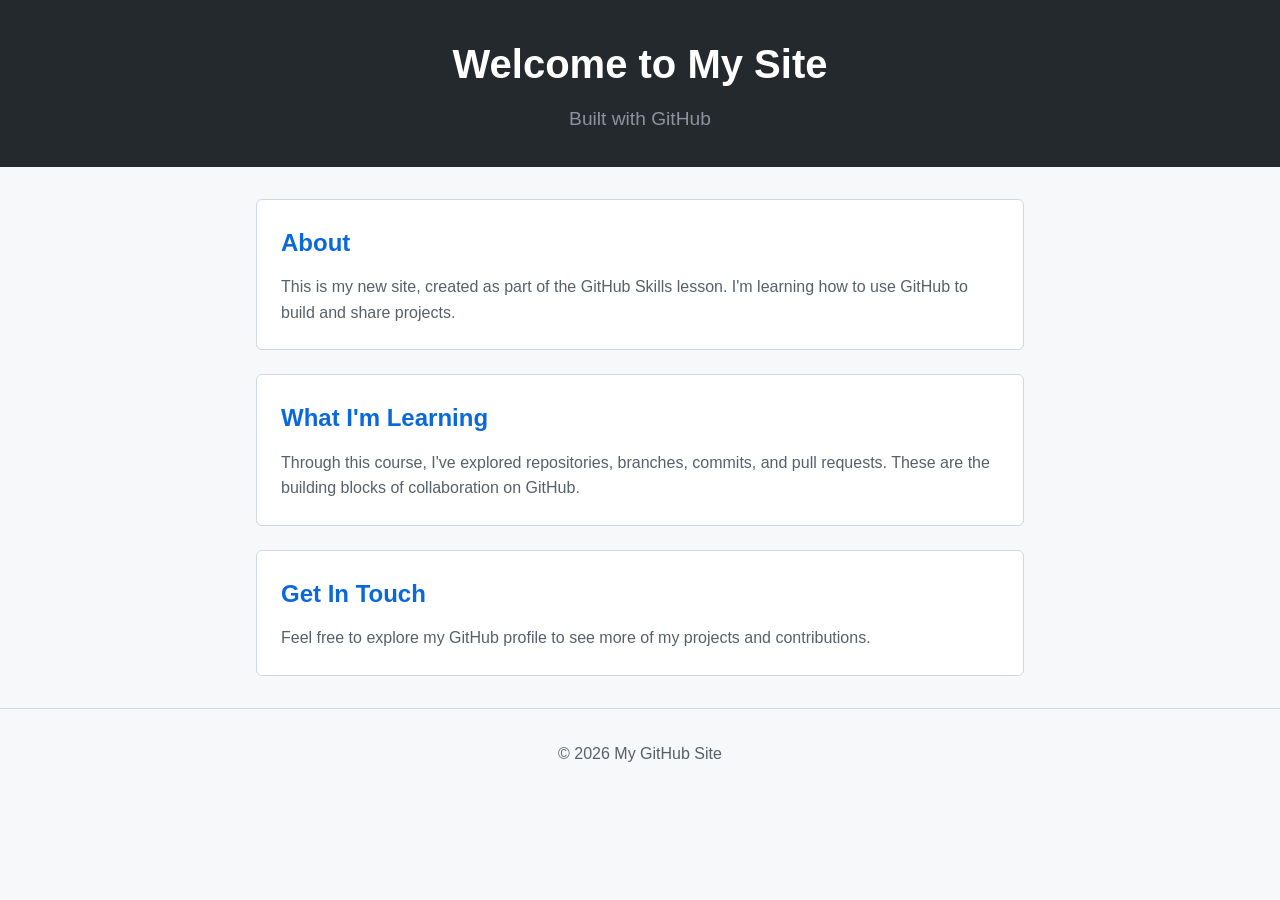
==== commit 7b641931: "Add new site with index.html Create a simple, responsive website with a header, about section, learn" ====
--- a/index.html
+++ b/index.html
@@ -1,149 +1,97 @@
 <!DOCTYPE html>
 <html lang="en">
 <head>
-  <meta charset="UTF-8">
-  <meta name="viewport" content="width=device-width, initial-scale=1.0">
-  <title>Director | Company Website</title>
-  <link rel="stylesheet" href="styles.css">
+    <meta charset="UTF-8">
+    <meta name="viewport" content="width=device-width, initial-scale=1.0">
+    <title>My GitHub Site</title>
+    <style>
+        * {
+            margin: 0;
+            padding: 0;
+            box-sizing: border-box;
+        }
+
+        body {
+            font-family: -apple-system, BlinkMacSystemFont, "Segoe UI", Roboto, Helvetica, Arial, sans-serif;
+            line-height: 1.6;
+            color: #24292e;
+            background-color: #f6f8fa;
+        }
+
+        header {
+            background-color: #24292e;
+            color: #ffffff;
+            padding: 2rem 0;
+            text-align: center;
+        }
+
+        header h1 {
+            font-size: 2.5rem;
+            margin-bottom: 0.5rem;
+        }
+
+        header p {
+            font-size: 1.2rem;
+            color: #8b949e;
+        }
+
+        main {
+            max-width: 800px;
+            margin: 2rem auto;
+            padding: 0 1rem;
+        }
+
+        .card {
+            background: #ffffff;
+            border: 1px solid #d0d7de;
+            border-radius: 6px;
+            padding: 1.5rem;
+            margin-bottom: 1.5rem;
+        }
+
+        .card h2 {
+            margin-bottom: 0.75rem;
+            color: #0969da;
+        }
+
+        .card p {
+            color: #57606a;
+        }
+
+        footer {
+            text-align: center;
+            padding: 2rem;
+            color: #57606a;
+            border-top: 1px solid #d0d7de;
+            margin-top: 2rem;
+        }
+    </style>
 </head>
 <body>
+    <header>
+        <h1>Welcome to My Site</h1>
+        <p>Built with GitHub</p>
+    </header>
 
-  <!-- Navigation -->
-  <nav class="navbar">
-    <div class="container nav-container">
-      <a href="#" class="logo">Director</a>
-      <ul class="nav-links">
-        <li><a href="#about">About</a></li>
-        <li><a href="#services">Services</a></li>
-        <li><a href="#team">Team</a></li>
-        <li><a href="#contact">Contact</a></li>
-      </ul>
-    </div>
-  </nav>
+    <main>
+        <section class="card">
+            <h2>About</h2>
+            <p>This is my new site, created as part of the GitHub Skills lesson. I'm learning how to use GitHub to build and share projects.</p>
+        </section>
 
-  <!-- Hero Section -->
-  <header class="hero">
-    <div class="container">
-      <h1>Leading Your Vision Forward</h1>
-      <p>We provide strategic direction and expert leadership to help businesses grow, innovate, and succeed in today's competitive landscape.</p>
-      <a href="#contact" class="btn">Get in Touch</a>
-    </div>
-  </header>
+        <section class="card">
+            <h2>What I'm Learning</h2>
+            <p>Through this course, I've explored repositories, branches, commits, and pull requests. These are the building blocks of collaboration on GitHub.</p>
+        </section>
 
-  <!-- About Section -->
-  <section id="about" class="section">
-    <div class="container">
-      <h2>About Us</h2>
-      <div class="about-grid">
-        <div class="about-text">
-          <p>With years of experience in business strategy and leadership, our director team brings a wealth of knowledge to every project. We believe in building lasting partnerships and delivering measurable results.</p>
-          <p>Our approach combines industry expertise with innovative thinking to create tailored solutions for each client.</p>
-        </div>
-        <div class="about-stats">
-          <div class="stat">
-            <span class="stat-number">150+</span>
-            <span class="stat-label">Projects Completed</span>
-          </div>
-          <div class="stat">
-            <span class="stat-number">50+</span>
-            <span class="stat-label">Happy Clients</span>
-          </div>
-          <div class="stat">
-            <span class="stat-number">10+</span>
-            <span class="stat-label">Years Experience</span>
-          </div>
-        </div>
-      </div>
-    </div>
-  </section>
+        <section class="card">
+            <h2>Get In Touch</h2>
+            <p>Feel free to explore my GitHub profile to see more of my projects and contributions.</p>
+        </section>
+    </main>
 
-  <!-- Services Section -->
-  <section id="services" class="section section-alt">
-    <div class="container">
-      <h2>Our Services</h2>
-      <div class="services-grid">
-        <div class="card">
-          <h3>Strategic Planning</h3>
-          <p>Develop comprehensive business strategies that align with your goals and drive sustainable growth.</p>
-        </div>
-        <div class="card">
-          <h3>Business Consulting</h3>
-          <p>Expert guidance on operations, finance, and management to optimize your business performance.</p>
-        </div>
-        <div class="card">
-          <h3>Project Management</h3>
-          <p>End-to-end project oversight ensuring timely delivery, quality results, and budget adherence.</p>
-        </div>
-        <div class="card">
-          <h3>Leadership Development</h3>
-          <p>Build strong leadership teams through coaching, training, and mentorship programs.</p>
-        </div>
-      </div>
-    </div>
-  </section>
-
-  <!-- Team Section -->
-  <section id="team" class="section">
-    <div class="container">
-      <h2>Our Team</h2>
-      <div class="team-grid">
-        <div class="team-member">
-          <div class="team-avatar">JD</div>
-          <h3>John Doe</h3>
-          <p class="team-role">Managing Director</p>
-          <p>Experienced leader with 15+ years in strategic business development and corporate management.</p>
-        </div>
-        <div class="team-member">
-          <div class="team-avatar">JS</div>
-          <h3>Jane Smith</h3>
-          <p class="team-role">Operations Director</p>
-          <p>Specialist in operational efficiency, process optimization, and organizational transformation.</p>
-        </div>
-        <div class="team-member">
-          <div class="team-avatar">MJ</div>
-          <h3>Mike Johnson</h3>
-          <p class="team-role">Finance Director</p>
-          <p>Expert in financial planning, risk management, and investment strategy for growing businesses.</p>
-        </div>
-      </div>
-    </div>
-  </section>
-
-  <!-- Contact Section -->
-  <section id="contact" class="section section-alt">
-    <div class="container">
-      <h2>Contact Us</h2>
-      <div class="contact-grid">
-        <div class="contact-info">
-          <div class="contact-item">
-            <h3>Email</h3>
-            <p>info@directorcompany.com</p>
-          </div>
-          <div class="contact-item">
-            <h3>Phone</h3>
-            <p>+1 (555) 123-4567</p>
-          </div>
-          <div class="contact-item">
-            <h3>Address</h3>
-            <p>123 Business Ave, Suite 100<br>New York, NY 10001</p>
-          </div>
-        </div>
-        <form class="contact-form" onsubmit="return false;">
-          <input type="text" placeholder="Your Name" required>
-          <input type="email" placeholder="Your Email" required>
-          <textarea placeholder="Your Message" rows="5" required></textarea>
-          <button type="submit" class="btn">Send Message</button>
-        </form>
-      </div>
-    </div>
-  </section>
-
-  <!-- Footer -->
-  <footer class="footer">
-    <div class="container">
-      <p>&copy; 2026 Director Company. All rights reserved.</p>
-    </div>
-  </footer>
-
+    <footer>
+        <p>&copy; 2026 My GitHub Site</p>
+    </footer>
 </body>
 </html>
